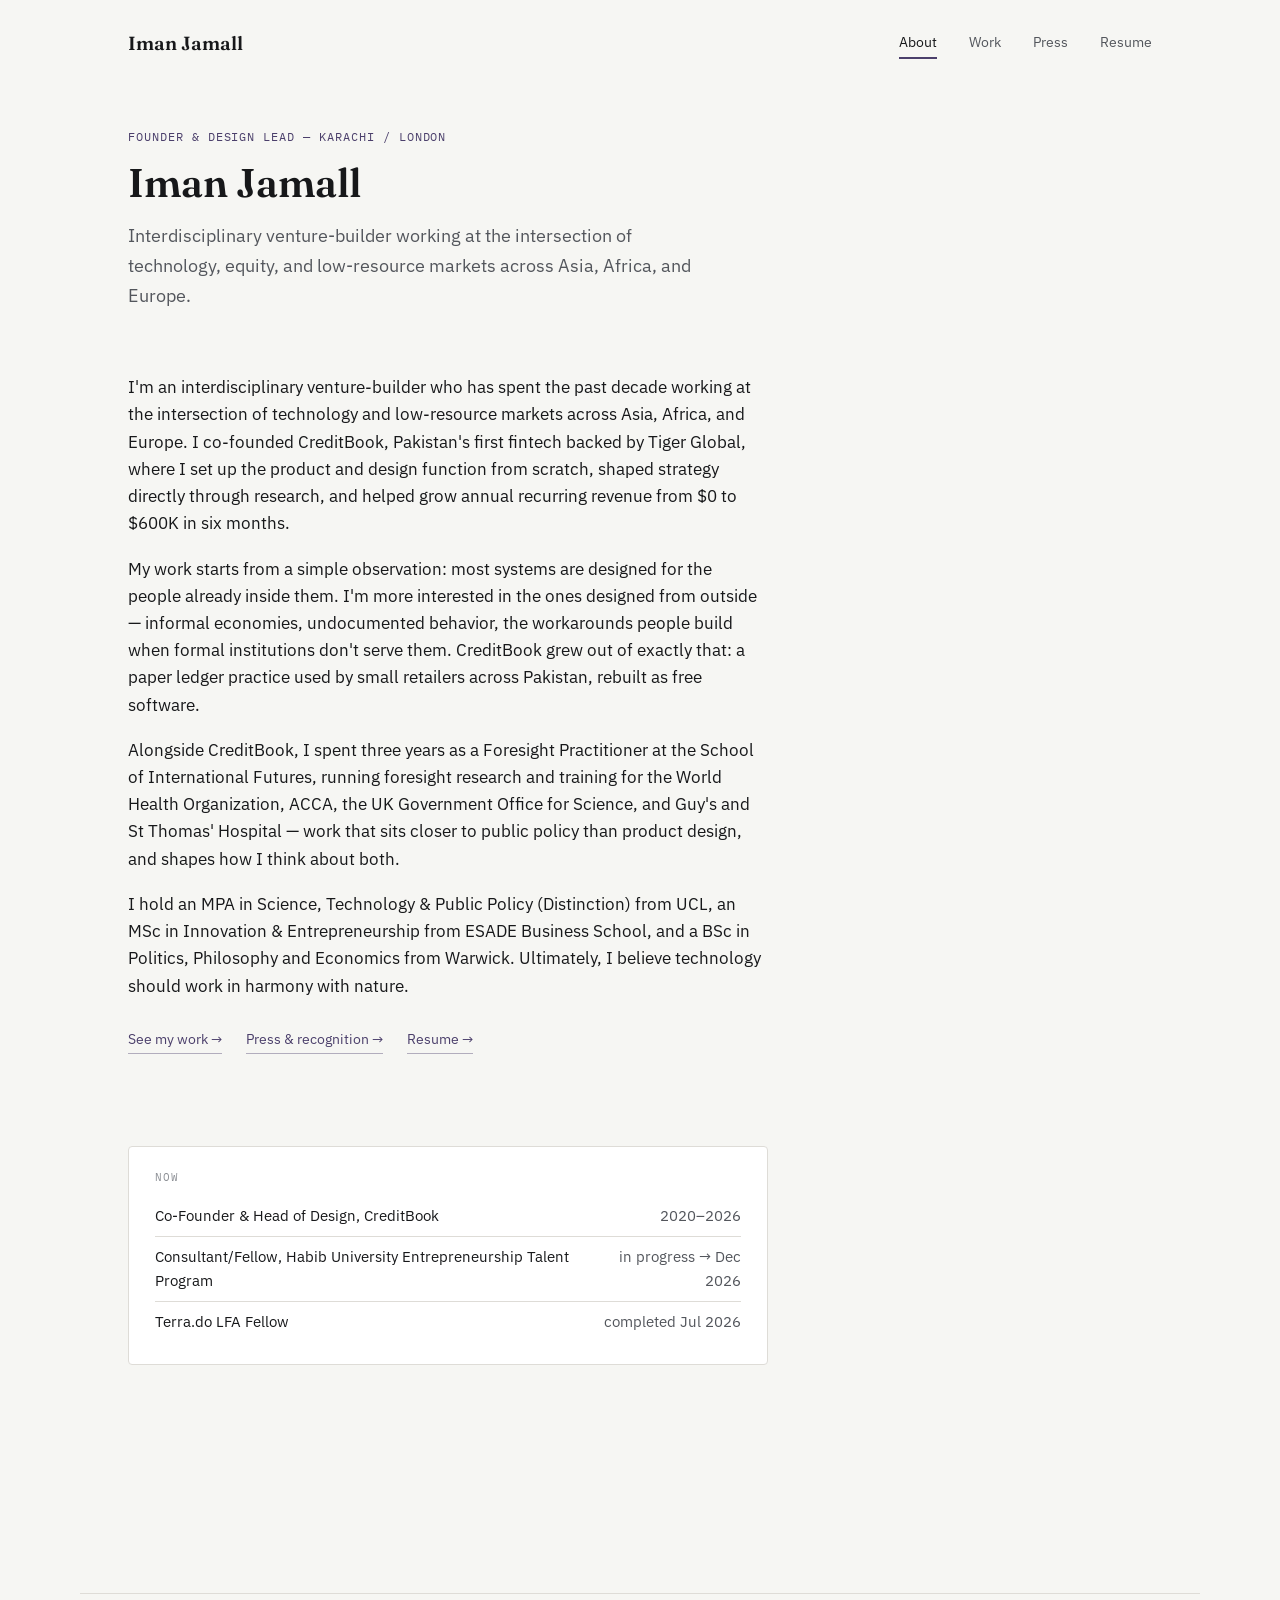
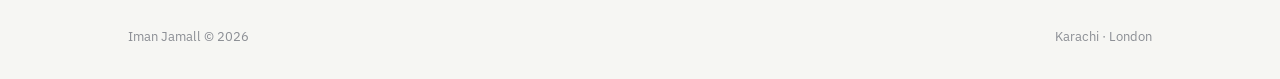
==== index.html @ 7afdbba6 "Portfolio redesign preview Co-Authored-By: Claude Sonnet 5 <noreply@anthropic.com>" ====
<!doctype html>
<html lang="en">
<head>
<meta charset="utf-8">
<meta name="viewport" content="width=device-width, initial-scale=1">
<title>Iman Jamall — Founder &amp; Design Lead</title>
<link rel="stylesheet" href="https://fonts.googleapis.com/css2?family=Fraunces:opsz,wght@9..144,500;9..144,600&family=IBM+Plex+Sans:wght@400;500;600&family=IBM+Plex+Mono:wght@400;500&display=swap">
<link rel="stylesheet" href="styles.css">
</head>
<body>

<header class="site">
  <a class="word" href="index.html">Iman Jamall</a>
  <nav>
    <a href="index.html" class="active">About</a>
    <a href="work.html">Work</a>
    <a href="press.html">Press</a>
    <a href="resume.html">Resume</a>
  </nav>
</header>

<main>
  <div class="hero">
    <div class="eyebrow">Founder &amp; Design Lead — Karachi / London</div>
    <h1>Iman Jamall</h1>
    <p class="lede">Interdisciplinary venture-builder working at the intersection of technology, equity, and low-resource markets across Asia, Africa, and Europe.</p>
  </div>

  <div class="bio">
    <p>I'm an interdisciplinary venture-builder who has spent the past decade working at the intersection of technology and low-resource markets across Asia, Africa, and Europe. I co-founded CreditBook, Pakistan's first fintech backed by Tiger Global, where I set up the product and design function from scratch, shaped strategy directly through research, and helped grow annual recurring revenue from $0 to $600K in six months.</p>
    <p>My work starts from a simple observation: most systems are designed for the people already inside them. I'm more interested in the ones designed from outside — informal economies, undocumented behavior, the workarounds people build when formal institutions don't serve them. CreditBook grew out of exactly that: a paper ledger practice used by small retailers across Pakistan, rebuilt as free software.</p>
    <p>Alongside CreditBook, I spent three years as a Foresight Practitioner at the School of International Futures, running foresight research and training for the World Health Organization, ACCA, the UK Government Office for Science, and Guy's and St Thomas' Hospital — work that sits closer to public policy than product design, and shapes how I think about both.</p>
    <p>I hold an MPA in Science, Technology &amp; Public Policy (Distinction) from UCL, an MSc in Innovation &amp; Entrepreneurship from ESADE Business School, and a BSc in Politics, Philosophy and Economics from Warwick. Ultimately, I believe technology should work in harmony with nature.</p>

    <div class="about-links">
      <a href="work.html">See my work →</a>
      <a href="press.html">Press &amp; recognition →</a>
      <a href="resume.html">Resume →</a>
    </div>
  </div>

  <div class="now-strip">
    <div class="k">Now</div>
    <div class="row"><span class="l">Co-Founder &amp; Head of Design, CreditBook</span><span class="r">2020–2026</span></div>
    <div class="row"><span class="l">Consultant/Fellow, Habib University Entrepreneurship Talent Program</span><span class="r">in progress → Dec 2026</span></div>
    <div class="row"><span class="l">Terra.do LFA Fellow</span><span class="r">completed Jul 2026</span></div>
  </div>
</main>

<footer class="site">
  <span>Iman Jamall © 2026</span>
  <span>Karachi · London</span>
</footer>

</body>
</html>
---- styles.css ----
/* ===== imanjamall.com — redesign preview ===== */

:root{
  --bg:#f6f6f3;
  --panel:#ffffff;
  --ink:#17181a;
  --ink-soft:#53565c;
  --ink-faint:#8b8e94;
  --accent:#4b3f6b;
  --accent-soft:#efebf5;
  --rule:#dedcd7;
  --flag:#9c5b22;
  --flag-soft:#f6ead9;
}
@media (prefers-color-scheme: dark){
  :root:not([data-theme="light"]){
    --bg:#16171a; --panel:#1d1e22; --ink:#ededeb; --ink-soft:#a5a8ae; --ink-faint:#797c82;
    --accent:#a595d6; --accent-soft:#2a2540; --rule:#302f34;
    --flag:#e3a15c; --flag-soft:#3a2e1e;
  }
}
:root[data-theme="dark"]{
  --bg:#16171a; --panel:#1d1e22; --ink:#ededeb; --ink-soft:#a5a8ae; --ink-faint:#797c82;
  --accent:#a595d6; --accent-soft:#2a2540; --rule:#302f34;
  --flag:#e3a15c; --flag-soft:#3a2e1e;
}

*{box-sizing:border-box;}
html{scroll-behavior:smooth;}
body{margin:0; background:var(--bg); color:var(--ink); font-family:"IBM Plex Sans",-apple-system,BlinkMacSystemFont,sans-serif; font-size:17px; line-height:1.65; -webkit-font-smoothing:antialiased;}
h1,h2,h3{font-family:"Fraunces","Georgia",serif; font-weight:600; text-wrap:balance; color:var(--ink); margin:0;}
.mono{font-family:"IBM Plex Mono",ui-monospace,monospace;}
a{color:inherit; text-decoration:none;}
img{max-width:100%; display:block;}
p{margin:0 0 18px; max-width:64ch;}
p:last-child{margin-bottom:0;}

/* ---- header / nav ---- */
header.site{
  display:flex; align-items:center; justify-content:space-between;
  padding:28px 48px; max-width:1120px; margin:0 auto;
}
@media (max-width:640px){header.site{padding:22px 24px; flex-direction:column; gap:16px; align-items:flex-start;}}
header.site .word{font-family:"Fraunces",serif; font-size:19px; font-weight:600;}
header.site nav{display:flex; gap:32px;}
header.site nav a{font-size:14px; color:var(--ink-soft); position:relative; padding-bottom:3px;}
header.site nav a:hover, header.site nav a.active{color:var(--ink);}
header.site nav a.active::after{content:""; position:absolute; left:0; right:0; bottom:-2px; height:2px; background:var(--accent);}

main{max-width:1120px; margin:0 auto; padding:0 48px 140px;}
@media (max-width:640px){main{padding:0 24px 100px;}}

footer.site{
  border-top:1px solid var(--rule); margin-top:80px; padding:32px 48px;
  max-width:1120px; margin-left:auto; margin-right:auto;
  display:flex; justify-content:space-between; flex-wrap:wrap; gap:12px;
  font-size:12.5px; color:var(--ink-faint);
}
@media (max-width:640px){footer.site{padding:28px 24px;}}

/* ---- hero / about ---- */
.hero{padding:40px 0 64px; max-width:640px;}
.hero .eyebrow{font-family:"IBM Plex Mono",monospace; font-size:12px; letter-spacing:0.08em; text-transform:uppercase; color:var(--accent); margin-bottom:14px;}
.hero h1{font-size:40px; line-height:1.1; margin-bottom:16px;}
.hero .lede{font-size:18px; color:var(--ink-soft); max-width:52ch;}

.bio{max-width:640px; padding-bottom:56px;}
.bio p{font-size:16.5px;}

.now-strip{
  background:var(--panel); border:1px solid var(--rule); border-radius:4px;
  padding:22px 26px; margin:36px 0 8px; max-width:640px;
}
.now-strip .k{font-family:"IBM Plex Mono",monospace; font-size:10.5px; letter-spacing:0.08em; text-transform:uppercase; color:var(--ink-faint); margin-bottom:10px;}
.now-strip .row{display:flex; justify-content:space-between; gap:16px; padding:8px 0; border-bottom:1px solid var(--rule); font-size:14.5px;}
.now-strip .row:last-child{border-bottom:none;}
.now-strip .row .l{color:var(--ink);}
.now-strip .row .r{color:var(--ink-soft); text-align:right;}

.about-links{display:flex; gap:24px; margin-top:28px; flex-wrap:wrap;}
.about-links a{font-size:14px; color:var(--accent); border-bottom:1px solid color-mix(in srgb, var(--accent) 40%, transparent); padding-bottom:2px;}

section.block{padding:56px 0; border-top:1px solid var(--rule); max-width:640px;}
section.block:first-of-type{border-top:none;}
section.block h2{font-size:15px; font-family:"IBM Plex Mono",monospace; text-transform:uppercase; letter-spacing:0.08em; color:var(--ink-faint); margin-bottom:22px; font-weight:500;}
.line-list{list-style:none; margin:0; padding:0;}
.line-list li{display:flex; justify-content:space-between; gap:16px; padding:12px 0; border-bottom:1px solid var(--rule); font-size:15px;}
.line-list li:last-child{border-bottom:none;}
.line-list .l{color:var(--ink);}
.line-list .r{color:var(--ink-soft); font-size:13px; text-align:right; white-space:nowrap;}

/* ---- work grid ---- */
.page-head{padding:48px 0 8px; max-width:640px;}
.page-head .eyebrow{font-family:"IBM Plex Mono",monospace; font-size:12px; letter-spacing:0.08em; text-transform:uppercase; color:var(--accent); margin-bottom:12px;}
.page-head h1{font-size:32px; margin-bottom:14px;}
.page-head p{color:var(--ink-soft); font-size:16px;}

.filters{display:flex; gap:10px; flex-wrap:wrap; margin:36px 0 8px;}
.filters button{
  font-family:"IBM Plex Mono",monospace; font-size:11.5px; letter-spacing:0.03em;
  background:none; border:1px solid var(--rule); color:var(--ink-soft);
  padding:7px 13px; border-radius:20px; cursor:pointer;
}
.filters button.active{background:var(--ink); border-color:var(--ink); color:var(--bg);}

.grid{display:flex; flex-direction:column; gap:1px; background:var(--rule); border:1px solid var(--rule); border-radius:4px; overflow:hidden; margin:28px 0 60px;}
.grid-item{background:var(--panel); padding:30px 32px; display:grid; grid-template-columns:1fr auto; gap:16px; align-items:center; transition:background .15s;}
a.grid-item:hover{background:var(--accent-soft);}
.grid-item .meta-line{font-family:"IBM Plex Mono",monospace; font-size:11px; letter-spacing:0.04em; text-transform:uppercase; color:var(--accent); margin-bottom:8px;}
.grid-item h3{font-size:19px; margin-bottom:6px;}
.grid-item .desc{color:var(--ink-soft); font-size:14px; max-width:56ch;}
.grid-item .yr{font-family:"IBM Plex Mono",monospace; font-size:13px; color:var(--ink-faint); white-space:nowrap;}
.grid-item.status{cursor:default;}
.grid-item.status:hover{background:var(--panel);}
.grid-item.status .badge{font-family:"IBM Plex Mono",monospace; font-size:10px; letter-spacing:0.05em; text-transform:uppercase; color:var(--flag); background:var(--flag-soft); padding:3px 8px; border-radius:20px; display:inline-block; margin-left:10px; vertical-align:middle;}

/* ---- case study page ---- */
.case-hero{padding:44px 0 0;}
.case-hero .tag{font-family:"IBM Plex Mono",monospace; font-size:11px; letter-spacing:0.06em; text-transform:uppercase; color:var(--accent); background:var(--accent-soft); padding:4px 10px; border-radius:20px; display:inline-block; margin-bottom:18px;}
.case-hero h1{font-size:34px; max-width:16ch; margin-bottom:10px;}
.case-hero .sub{color:var(--ink-soft); font-size:15px; margin-bottom:36px;}

.meta{display:grid; grid-template-columns:repeat(4,1fr); border-top:1px solid var(--rule); border-bottom:1px solid var(--rule); margin-bottom:44px;}
@media (max-width:640px){.meta{grid-template-columns:repeat(2,1fr);}}
.meta div{padding:16px 20px 16px 0; border-right:1px solid var(--rule);}
.meta div:last-child{border-right:none;}
@media (max-width:640px){.meta div:nth-child(2n){border-right:none;} .meta div{border-bottom:1px solid var(--rule);} .meta div:nth-last-child(-n+2){border-bottom:none;}}
.meta .k{font-family:"IBM Plex Mono",monospace; font-size:9.5px; letter-spacing:0.06em; text-transform:uppercase; color:var(--ink-faint); margin-bottom:5px;}
.meta .v{font-size:13.5px; color:var(--ink); line-height:1.4;}

.case-body{max-width:640px; display:flex; flex-direction:column; gap:40px; padding-bottom:60px;}
.case-body h4{font-family:"IBM Plex Mono",monospace; font-size:11.5px; letter-spacing:0.07em; text-transform:uppercase; color:var(--ink-faint); margin:0 0 12px;}
.case-body p{font-size:16px;}
.case-body ul.plain{margin:8px 0 0; padding-left:22px;}
.case-body ul.plain li{font-size:15.5px; margin-bottom:10px;}

.figure{max-width:800px; margin:4px 0;}
.figure img{border-radius:4px; border:1px solid var(--rule);}
.figure .cap{font-size:12.5px; color:var(--ink-faint); margin-top:10px; font-family:"IBM Plex Mono",monospace;}
.figure-row{display:flex; gap:16px; flex-wrap:wrap; max-width:800px;}
.figure-row .figure{flex:1; min-width:220px;}

.imgph{
  border:1px dashed var(--ink-faint); border-radius:4px; background:var(--panel);
  padding:32px 24px; text-align:center; max-width:800px; color:var(--ink-faint);
}
.imgph .lbl{font-size:13px; font-family:"IBM Plex Mono",monospace;}

.stat-row{display:flex; flex-wrap:wrap; gap:36px; padding-top:8px;}
.stat .n{font-family:"Fraunces",serif; font-size:26px; color:var(--accent); line-height:1;}
.stat .l{font-size:11.5px; color:var(--ink-soft); margin-top:6px; max-width:14ch;}

.case-nav{display:flex; justify-content:space-between; border-top:1px solid var(--rule); padding-top:28px; max-width:800px; font-size:13px;}
.case-nav a{color:var(--ink-soft);}
.case-nav a:hover{color:var(--accent);}
.case-nav .lbl{font-family:"IBM Plex Mono",monospace; font-size:10px; text-transform:uppercase; letter-spacing:0.06em; color:var(--ink-faint); display:block; margin-bottom:4px;}

/* ---- press page ---- */
.press-group{margin-bottom:44px; max-width:640px;}
.press-group h2{font-family:"IBM Plex Mono",monospace; font-size:12px; text-transform:uppercase; letter-spacing:0.08em; color:var(--accent); margin-bottom:18px;}
.press-item{padding:14px 0; border-bottom:1px solid var(--rule); font-size:15px;}
.press-item:last-child{border-bottom:none;}
.press-item b{font-weight:600;}
.press-item .note{display:block; color:var(--ink-soft); font-size:13px; margin-top:3px;}

/* ---- resume page ---- */
.resume-actions{display:flex; gap:14px; margin:28px 0 8px; flex-wrap:wrap;}
.btn{
  font-family:"IBM Plex Mono",monospace; font-size:13px;
  padding:12px 22px; border-radius:4px; border:1px solid var(--ink);
  color:var(--ink); display:inline-block;
}
.btn.primary{background:var(--ink); color:var(--bg);}
.pdf-frame{width:100%; height:80vh; border:1px solid var(--rule); border-radius:4px; margin-top:32px;}
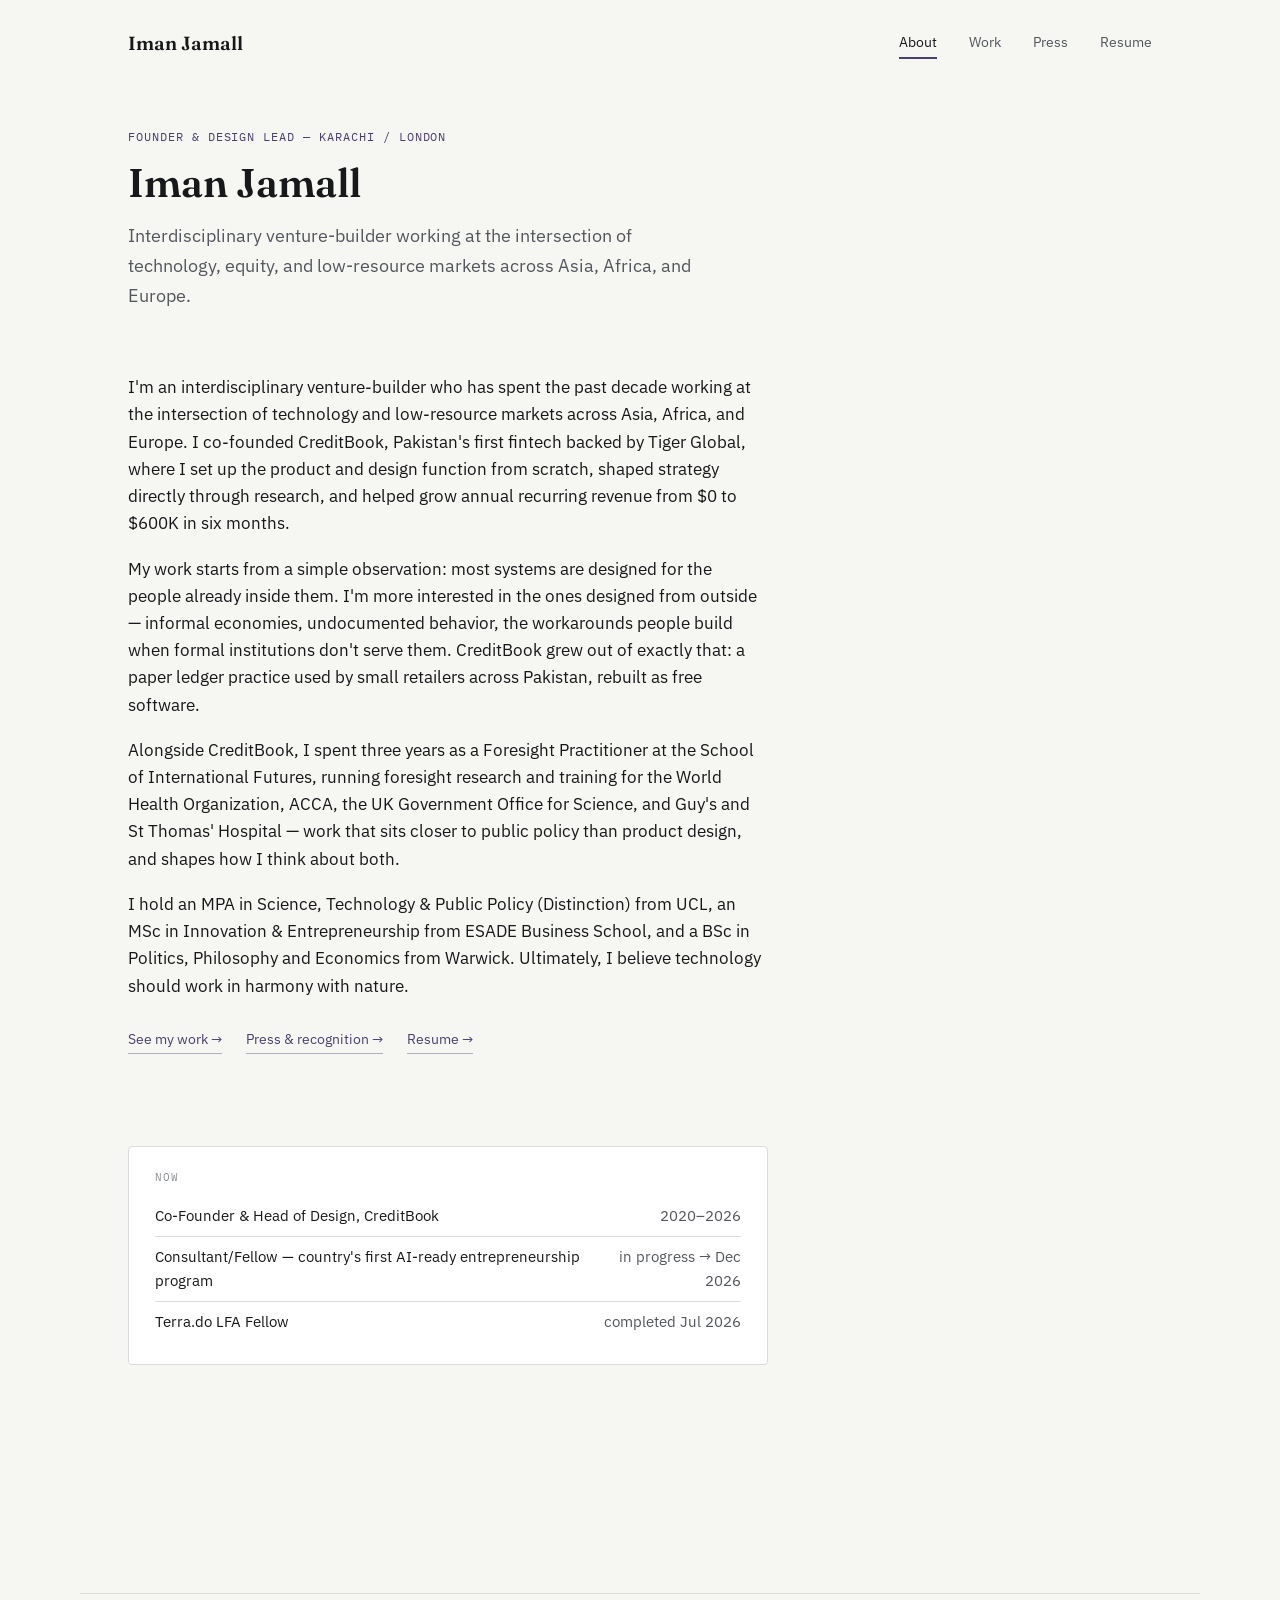
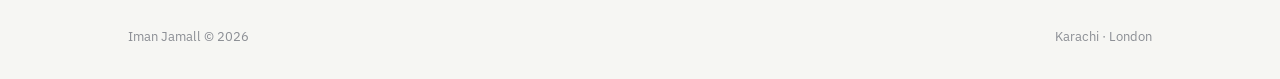
==== commit e0d5fb33: "Anonymize entrepreneurship-program case study — remove university name entirely per employment agree" ====
--- a/index.html
+++ b/index.html
@@ -3,6 +3,8 @@
 <head>
 <meta charset="utf-8">
 <meta name="viewport" content="width=device-width, initial-scale=1">
+<meta name="robots" content="noindex, nofollow">
+<link rel="icon" type="image/svg+xml" href="favicon.svg">
 <title>Iman Jamall — Founder &amp; Design Lead</title>
 <link rel="stylesheet" href="https://fonts.googleapis.com/css2?family=Fraunces:opsz,wght@9..144,500;9..144,600&family=IBM+Plex+Sans:wght@400;500;600&family=IBM+Plex+Mono:wght@400;500&display=swap">
 <link rel="stylesheet" href="styles.css">
@@ -42,7 +44,7 @@
   <div class="now-strip">
     <div class="k">Now</div>
     <div class="row"><span class="l">Co-Founder &amp; Head of Design, CreditBook</span><span class="r">2020–2026</span></div>
-    <div class="row"><span class="l">Consultant/Fellow, Habib University Entrepreneurship Talent Program</span><span class="r">in progress → Dec 2026</span></div>
+    <div class="row"><span class="l">Consultant/Fellow — country's first AI-ready entrepreneurship program</span><span class="r">in progress → Dec 2026</span></div>
     <div class="row"><span class="l">Terra.do LFA Fellow</span><span class="r">completed Jul 2026</span></div>
   </div>
 </main>
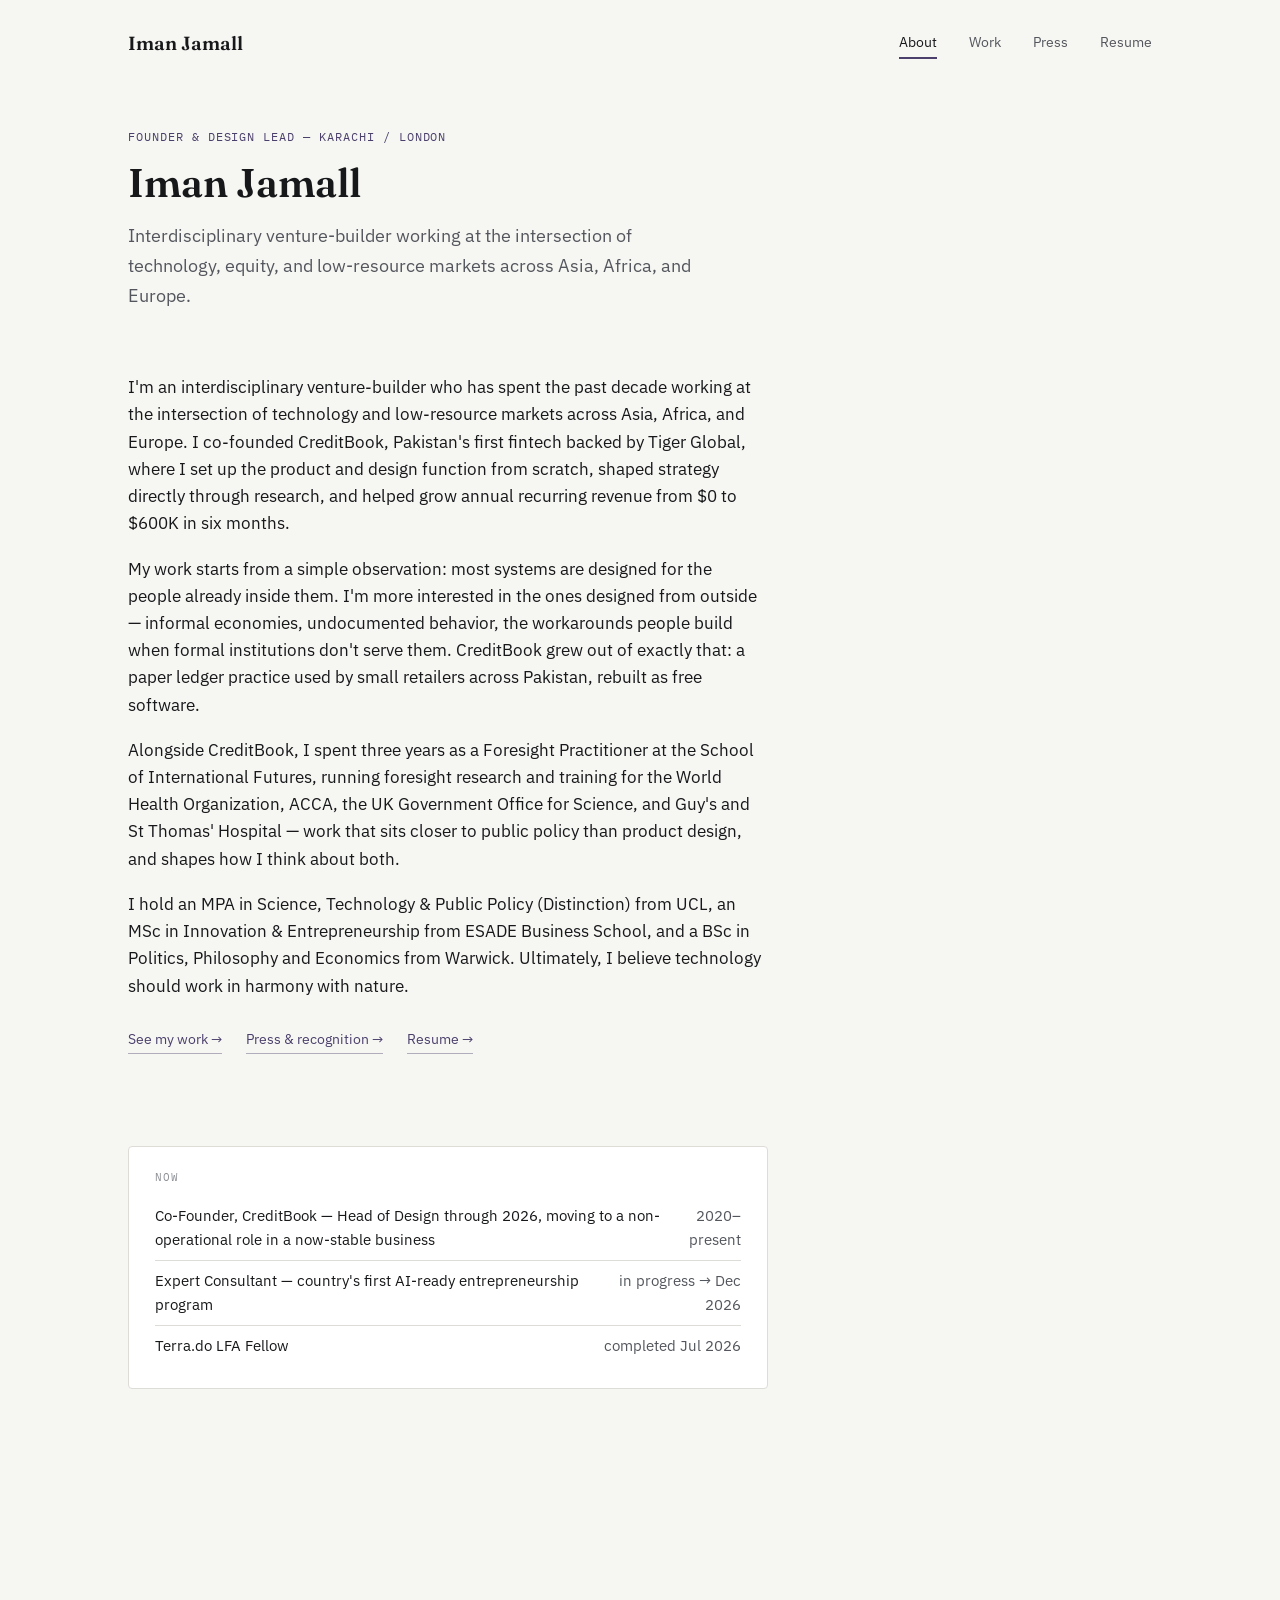
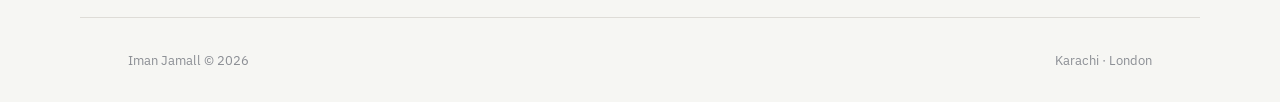
==== commit b8ecc585: "Portfolio redesign preview Co-Authored-By: Claude Sonnet 5 <noreply@anthropic.com>" ====
--- a/index.html
+++ b/index.html
@@ -43,8 +43,8 @@
 
   <div class="now-strip">
     <div class="k">Now</div>
-    <div class="row"><span class="l">Co-Founder &amp; Head of Design, CreditBook</span><span class="r">2020–2026</span></div>
-    <div class="row"><span class="l">Consultant/Fellow — country's first AI-ready entrepreneurship program</span><span class="r">in progress → Dec 2026</span></div>
+    <div class="row"><span class="l">Co-Founder, CreditBook — Head of Design through 2026, moving to a non-operational role in a now-stable business</span><span class="r">2020–present</span></div>
+    <div class="row"><span class="l">Expert Consultant — country's first AI-ready entrepreneurship program</span><span class="r">in progress → Dec 2026</span></div>
     <div class="row"><span class="l">Terra.do LFA Fellow</span><span class="r">completed Jul 2026</span></div>
   </div>
 </main>
